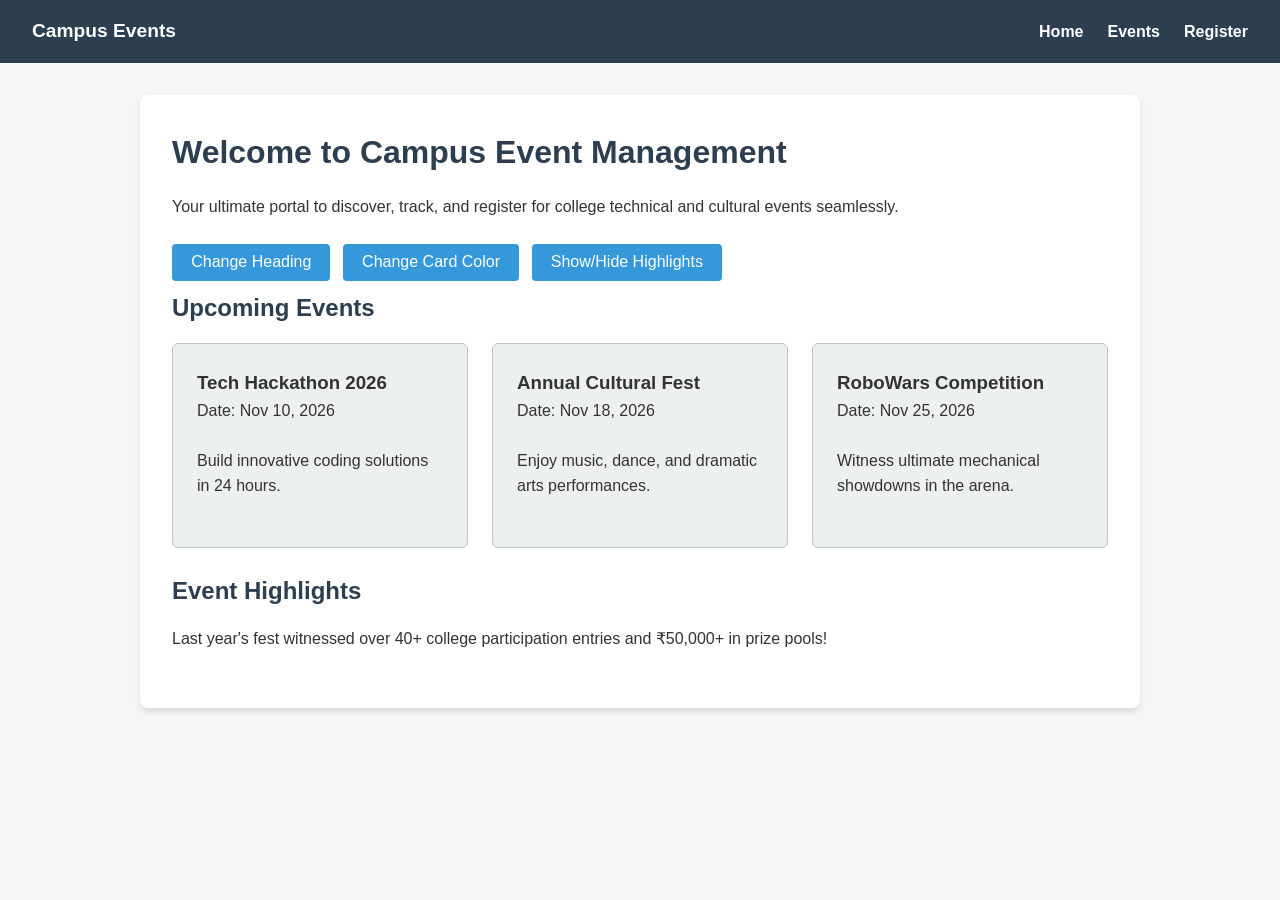
==== index.html @ 0021b933 "Add files via upload" ====
<!DOCTYPE html>
<html lang="en">
<head>
    <meta charset="UTF-8">
    <meta name="viewport" content="width=device-width, initial-scale=1.0">
    <title>Campus Event Management - Home</title>
    <link rel="stylesheet" href="style.css">
</head>
<body>

    <!-- Navigation Bar -->
    <nav>
        <div class="logo">Campus Events</div>
        <ul>
            <li><a href="index.html">Home</a></li>
            <li><a href="events.html">Events</a></li>
            <li><a href="register.html">Register</a></li>
        </ul>
    </nav>

    <div class="container">
        <h1 id="main-heading">Welcome to Campus Event Management</h1>
        <p>Your ultimate portal to discover, track, and register for college technical and cultural events seamlessly.</p>

        <!-- Interactive Buttons for Home Page -->
        <div class="button-group">
            <button onclick="changeHeading()">Change Heading</button>
            <button onclick="toggleCardColor()">Change Card Color</button>
            <button onclick="toggleHighlights()">Show/Hide Highlights</button>
        </div>

        <!-- Upcoming Event Cards -->
        <h2>Upcoming Events</h2>
        <div class="card-container">
            <div class="card event-card">
                <h3>Tech Hackathon 2026</h3>
                <p>Date: Nov 10, 2026</p>
                <p>Build innovative coding solutions in 24 hours.</p>
            </div>
            <div class="card event-card">
                <h3>Annual Cultural Fest</h3>
                <p>Date: Nov 18, 2026</p>
                <p>Enjoy music, dance, and dramatic arts performances.</p>
            </div>
            <div class="card event-card">
                <h3>RoboWars Competition</h3>
                <p>Date: Nov 25, 2026</p>
                <p>Witness ultimate mechanical showdowns in the arena.</p>
            </div>
        </div>

        <!-- Highlights Section to Show/Hide -->
        <div id="highlights-section">
            <h2>Event Highlights</h2>
            <p>Last year's fest witnessed over 40+ college participation entries and ₹50,000+ in prize pools!</p>
        </div>
    </div>

    <script src="script.js"></script>
</body>
</html>
---- style.css ----
* {
    margin: 0;
    padding: 0;
    box-sizing: border-box;
}

body {
    font-family: Arial, sans-serif;
    background-color: #f4f7f6;
    color: #333;
    line-height: 1.6;
}

/* Navigation Bar */
nav {
    background-color: #2c3e50;
    display: flex;
    justify-content: space-between;
    align-items: center;
    padding: 1rem 2rem;
}

nav .logo {
    color: #fff;
    font-weight: bold;
    font-size: 1.2rem;
}

nav ul {
    list-style: none;
    display: flex;
    gap: 1.5rem;
}

nav ul li a {
    color: #fff;
    text-decoration: none;
    font-weight: bold;
    transition: color 0.3s;
}

nav ul li a:hover {
    color: #3498db;
}

/* Main Container */
.container {
    max-width: 1000px;
    margin: 2rem auto;
    padding: 2rem;
    background: #fff;
    border-radius: 8px;
    box-shadow: 0 4px 6px rgba(0, 0, 0, 0.1);
}

h1, h2 {
    margin-bottom: 1rem;
    color: #2c3e50;
}

p {
    margin-bottom: 1.5rem;
}

/* Flexbox Cards Layout */
.card-container {
    display: flex;
    gap: 1.5rem;
    flex-wrap: wrap;
    margin-bottom: 1.5rem;
}

.card {
    background: #ecf0f1;
    border: 1px solid #bdc3c7;
    border-radius: 6px;
    padding: 1.5rem;
    flex: 1;
    min-width: 250px;
    transition: background-color 0.3s;
}

/* Buttons and Inputs */
button {
    background-color: #3498db;
    color: white;
    border: none;
    padding: 0.6rem 1.2rem;
    border-radius: 4px;
    cursor: pointer;
    font-size: 1rem;
    margin-right: 0.5rem;
    margin-bottom: 0.5rem;
    transition: background-color 0.3s;
}

button:hover {
    background-color: #2980b9;
}

input, select {
    padding: 0.6rem;
    margin-right: 0.5rem;
    margin-bottom: 1rem;
    border: 1px solid #bdc3c7;
    border-radius: 4px;
    width: 250px;
}

.error-msg {
    color: #e74c3c;
    font-size: 0.9rem;
    margin-top: -0.5rem;
    margin-bottom: 1rem;
}

.success-msg {
    color: #27ae60;
    font-weight: bold;
    margin-top: 1rem;
}

/* Footer */
footer {
    text-align: center;
    padding: 1rem;
    background-color: #2c3e50;
    color: white;
    position: fixed;
    bottom: 0;
    width: 100%;
}
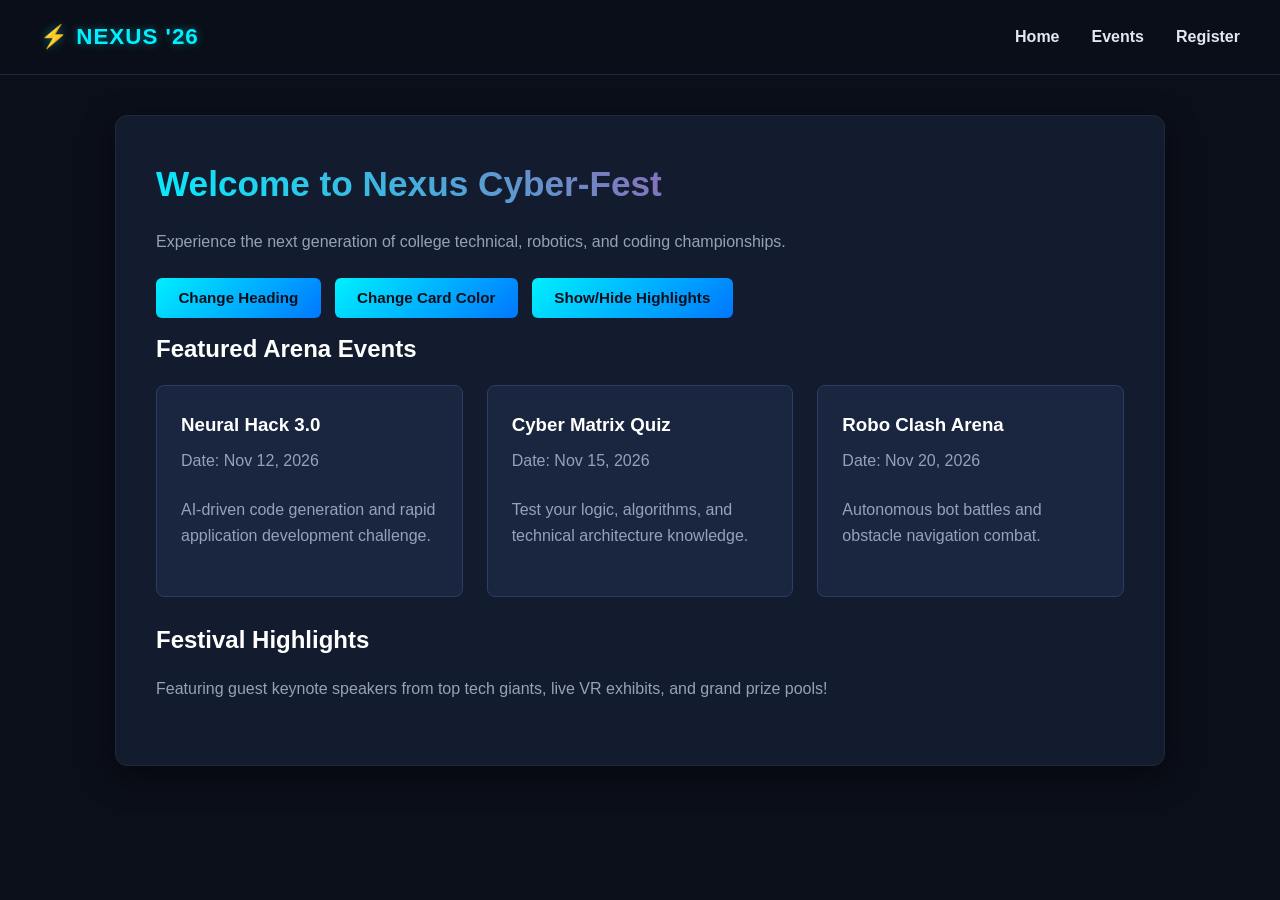
==== commit 3732e10e: "Add files via upload" ====
--- a/index.html
+++ b/index.html
@@ -3,14 +3,13 @@
 <head>
     <meta charset="UTF-8">
     <meta name="viewport" content="width=device-width, initial-scale=1.0">
-    <title>Campus Event Management - Home</title>
+    <title>Nexus '26 - Home</title>
     <link rel="stylesheet" href="style.css">
 </head>
 <body>
 
-    <!-- Navigation Bar -->
     <nav>
-        <div class="logo">Campus Events</div>
+        <div class="logo">⚡ NEXUS '26</div>
         <ul>
             <li><a href="index.html">Home</a></li>
             <li><a href="events.html">Events</a></li>
@@ -19,40 +18,37 @@
     </nav>
 
     <div class="container">
-        <h1 id="main-heading">Welcome to Campus Event Management</h1>
-        <p>Your ultimate portal to discover, track, and register for college technical and cultural events seamlessly.</p>
+        <h1 id="main-heading">Welcome to Nexus Cyber-Fest</h1>
+        <p>Experience the next generation of college technical, robotics, and coding championships.</p>
 
-        <!-- Interactive Buttons for Home Page -->
         <div class="button-group">
             <button onclick="changeHeading()">Change Heading</button>
             <button onclick="toggleCardColor()">Change Card Color</button>
             <button onclick="toggleHighlights()">Show/Hide Highlights</button>
         </div>
 
-        <!-- Upcoming Event Cards -->
-        <h2>Upcoming Events</h2>
+        <h2>Featured Arena Events</h2>
         <div class="card-container">
             <div class="card event-card">
-                <h3>Tech Hackathon 2026</h3>
-                <p>Date: Nov 10, 2026</p>
-                <p>Build innovative coding solutions in 24 hours.</p>
+                <h3>Neural Hack 3.0</h3>
+                <p>Date: Nov 12, 2026</p>
+                <p>AI-driven code generation and rapid application development challenge.</p>
             </div>
             <div class="card event-card">
-                <h3>Annual Cultural Fest</h3>
-                <p>Date: Nov 18, 2026</p>
-                <p>Enjoy music, dance, and dramatic arts performances.</p>
+                <h3>Cyber Matrix Quiz</h3>
+                <p>Date: Nov 15, 2026</p>
+                <p>Test your logic, algorithms, and technical architecture knowledge.</p>
             </div>
             <div class="card event-card">
-                <h3>RoboWars Competition</h3>
-                <p>Date: Nov 25, 2026</p>
-                <p>Witness ultimate mechanical showdowns in the arena.</p>
+                <h3>Robo Clash Arena</h3>
+                <p>Date: Nov 20, 2026</p>
+                <p>Autonomous bot battles and obstacle navigation combat.</p>
             </div>
         </div>
 
-        <!-- Highlights Section to Show/Hide -->
         <div id="highlights-section">
-            <h2>Event Highlights</h2>
-            <p>Last year's fest witnessed over 40+ college participation entries and ₹50,000+ in prize pools!</p>
+            <h2>Festival Highlights</h2>
+            <p>Featuring guest keynote speakers from top tech giants, live VR exhibits, and grand prize pools!</p>
         </div>
     </div>
 
--- a/style.css
+++ b/style.css
@@ -1,3 +1,12 @@
+:root {
+    --bg-color: #0b0f19;
+    --card-bg: #131c2e;
+    --text-color: #e2e8f0;
+    --accent-cyan: #00f0ff;
+    --accent-pink: #ff007f;
+    --border-color: #1e293b;
+}
+
 * {
     margin: 0;
     padding: 0;
@@ -5,64 +14,81 @@
 }
 
 body {
-    font-family: Arial, sans-serif;
-    background-color: #f4f7f6;
-    color: #333;
+    font-family: 'Segoe UI', Tahoma, Geneva, Verdana, sans-serif;
+    background-color: var(--bg-color);
+    color: var(--text-color);
     line-height: 1.6;
 }
 
-/* Navigation Bar */
+/* Futuristic Navigation Bar */
 nav {
-    background-color: #2c3e50;
+    background: rgba(11, 15, 25, 0.95);
+    backdrop-filter: blur(10px);
+    border-bottom: 1px solid var(--border-color);
     display: flex;
     justify-content: space-between;
     align-items: center;
-    padding: 1rem 2rem;
+    padding: 1.2rem 2.5rem;
+    position: sticky;
+    top: 0;
+    z-index: 100;
 }
 
 nav .logo {
-    color: #fff;
-    font-weight: bold;
-    font-size: 1.2rem;
+    color: var(--accent-cyan);
+    font-weight: 800;
+    font-size: 1.4rem;
+    letter-spacing: 1px;
+    text-shadow: 0 0 10px rgba(0, 240, 255, 0.4);
 }
 
 nav ul {
     list-style: none;
     display: flex;
-    gap: 1.5rem;
+    gap: 2rem;
 }
 
 nav ul li a {
-    color: #fff;
+    color: var(--text-color);
     text-decoration: none;
-    font-weight: bold;
+    font-weight: 600;
     transition: color 0.3s;
 }
 
 nav ul li a:hover {
-    color: #3498db;
+    color: var(--accent-cyan);
+    text-shadow: 0 0 8px rgba(0, 240, 255, 0.5);
 }
 
-/* Main Container */
+/* Main Container Layout */
 .container {
-    max-width: 1000px;
-    margin: 2rem auto;
-    padding: 2rem;
-    background: #fff;
-    border-radius: 8px;
-    box-shadow: 0 4px 6px rgba(0, 0, 0, 0.1);
+    max-width: 1050px;
+    margin: 2.5rem auto;
+    padding: 2.5rem;
+    background: var(--card-bg);
+    border: 1px solid var(--border-color);
+    border-radius: 12px;
+    box-shadow: 0 10px 30px rgba(0, 0, 0, 0.5);
 }
 
 h1, h2 {
+    color: #fff;
     margin-bottom: 1rem;
-    color: #2c3e50;
+}
+
+h1 {
+    font-size: 2.2rem;
+    background: linear-gradient(45deg, var(--accent-cyan), var(--accent-pink));
+    -webkit-background-clip: text;
+    -webkit-text-fill-color: transparent;
 }
 
 p {
     margin-bottom: 1.5rem;
+    color: #94a3b8;
 }
 
-/* Flexbox Cards Layout */
+/* Flexbox Cards */
 .card-container {
     display: flex;
     gap: 1.5rem;
@@ -71,62 +97,70 @@
 }
 
 .card {
-    background: #ecf0f1;
-    border: 1px solid #bdc3c7;
-    border-radius: 6px;
+    background: #1a263f;
+    border: 1px solid #2a3d66;
+    border-radius: 8px;
     padding: 1.5rem;
     flex: 1;
-    min-width: 250px;
-    transition: background-color 0.3s;
+    min-width: 260px;
+    transition: transform 0.3s, border-color 0.3s, background-color 0.3s;
 }
 
-/* Buttons and Inputs */
+.card:hover {
+    transform: translateY(-4px);
+    border-color: var(--accent-cyan);
+}
+
+.card h3 {
+    color: #fff;
+    margin-bottom: 0.5rem;
+}
+
+/* Interactive Buttons and Inputs */
 button {
-    background-color: #3498db;
-    color: white;
+    background: linear-gradient(135deg, var(--accent-cyan), #0077ff);
+    color: #0b0f19;
     border: none;
-    padding: 0.6rem 1.2rem;
-    border-radius: 4px;
+    padding: 0.7rem 1.4rem;
+    border-radius: 6px;
     cursor: pointer;
-    font-size: 1rem;
-    margin-right: 0.5rem;
-    margin-bottom: 0.5rem;
-    transition: background-color 0.3s;
+    font-weight: 700;
+    font-size: 0.95rem;
+    margin-right: 0.6rem;
+    margin-bottom: 0.8rem;
+    transition: opacity 0.3s, transform 0.2s;
 }
 
 button:hover {
-    background-color: #2980b9;
+    opacity: 0.9;
+    transform: scale(1.02);
 }
 
 input, select {
-    padding: 0.6rem;
+    background: #0b0f19;
+    color: #fff;
+    padding: 0.7rem;
     margin-right: 0.5rem;
     margin-bottom: 1rem;
-    border: 1px solid #bdc3c7;
-    border-radius: 4px;
-    width: 250px;
+    border: 1px solid #2a3d66;
+    border-radius: 6px;
+    width: 280px;
+}
+
+input:focus, select:focus {
+    outline: none;
+    border-color: var(--accent-cyan);
 }
 
 .error-msg {
-    color: #e74c3c;
+    color: #ff4d4d;
     font-size: 0.9rem;
     margin-top: -0.5rem;
     margin-bottom: 1rem;
 }
 
 .success-msg {
-    color: #27ae60;
+    color: #00ffaa;
     font-weight: bold;
     margin-top: 1rem;
-}
-
-/* Footer */
-footer {
-    text-align: center;
-    padding: 1rem;
-    background-color: #2c3e50;
-    color: white;
-    position: fixed;
-    bottom: 0;
-    width: 100%;
 }
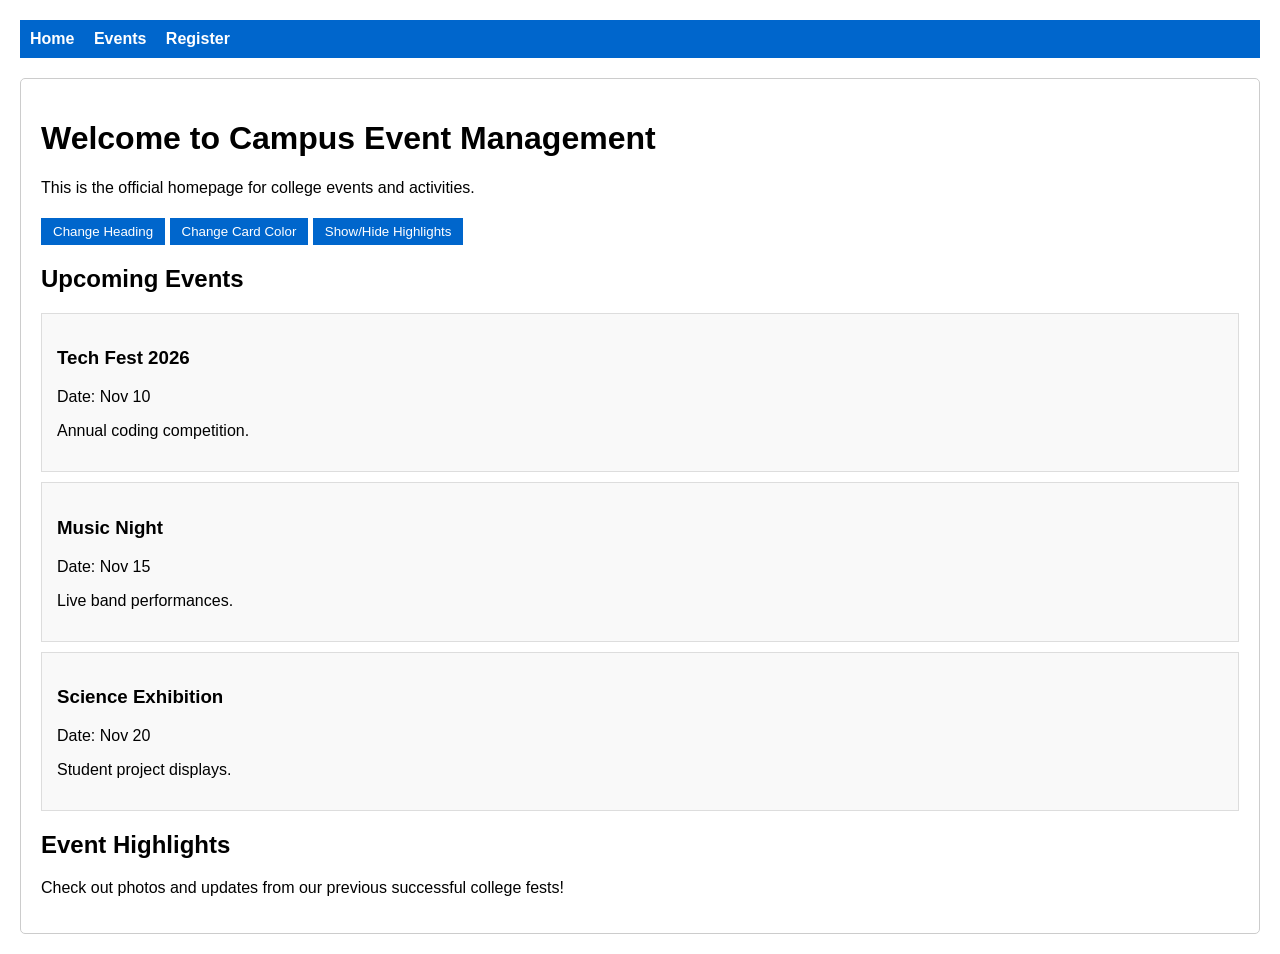
==== commit fc05677a: "Add files via upload" ====
--- a/index.html
+++ b/index.html
@@ -1,54 +1,45 @@
 <!DOCTYPE html>
-<html lang="en">
+<html>
 <head>
-    <meta charset="UTF-8">
-    <meta name="viewport" content="width=device-width, initial-scale=1.0">
-    <title>Nexus '26 - Home</title>
+    <title>Campus Event Management</title>
     <link rel="stylesheet" href="style.css">
 </head>
 <body>
 
     <nav>
-        <div class="logo">⚡ NEXUS '26</div>
-        <ul>
-            <li><a href="index.html">Home</a></li>
-            <li><a href="events.html">Events</a></li>
-            <li><a href="register.html">Register</a></li>
-        </ul>
+        <a href="index.html">Home</a>
+        <a href="events.html">Events</a>
+        <a href="register.html">Register</a>
     </nav>
 
     <div class="container">
-        <h1 id="main-heading">Welcome to Nexus Cyber-Fest</h1>
-        <p>Experience the next generation of college technical, robotics, and coding championships.</p>
+        <h1 id="main-heading">Welcome to Campus Event Management</h1>
+        <p>This is the official homepage for college events and activities.</p>
 
-        <div class="button-group">
-            <button onclick="changeHeading()">Change Heading</button>
-            <button onclick="toggleCardColor()">Change Card Color</button>
-            <button onclick="toggleHighlights()">Show/Hide Highlights</button>
+        <button onclick="changeHeading()">Change Heading</button>
+        <button onclick="toggleCardColor()">Change Card Color</button>
+        <button onclick="toggleHighlights()">Show/Hide Highlights</button>
+
+        <h2>Upcoming Events</h2>
+        <div class="card event-card">
+            <h3>Tech Fest 2026</h3>
+            <p>Date: Nov 10</p>
+            <p>Annual coding competition.</p>
         </div>
-
-        <h2>Featured Arena Events</h2>
-        <div class="card-container">
-            <div class="card event-card">
-                <h3>Neural Hack 3.0</h3>
-                <p>Date: Nov 12, 2026</p>
-                <p>AI-driven code generation and rapid application development challenge.</p>
-            </div>
-            <div class="card event-card">
-                <h3>Cyber Matrix Quiz</h3>
-                <p>Date: Nov 15, 2026</p>
-                <p>Test your logic, algorithms, and technical architecture knowledge.</p>
-            </div>
-            <div class="card event-card">
-                <h3>Robo Clash Arena</h3>
-                <p>Date: Nov 20, 2026</p>
-                <p>Autonomous bot battles and obstacle navigation combat.</p>
-            </div>
+        <div class="card event-card">
+            <h3>Music Night</h3>
+            <p>Date: Nov 15</p>
+            <p>Live band performances.</p>
+        </div>
+        <div class="card event-card">
+            <h3>Science Exhibition</h3>
+            <p>Date: Nov 20</p>
+            <p>Student project displays.</p>
         </div>
 
         <div id="highlights-section">
-            <h2>Festival Highlights</h2>
-            <p>Featuring guest keynote speakers from top tech giants, live VR exhibits, and grand prize pools!</p>
+            <h2>Event Highlights</h2>
+            <p>Check out photos and updates from our previous successful college fests!</p>
         </div>
     </div>
 
--- a/style.css
+++ b/style.css
@@ -1,166 +1,64 @@
-:root {
-    --bg-color: #0b0f19;
-    --card-bg: #131c2e;
-    --text-color: #e2e8f0;
-    --accent-cyan: #00f0ff;
-    --accent-pink: #ff007f;
-    --border-color: #1e293b;
+body {
+    font-family: Arial, sans-serif;
+    background-color: #ffffff;
+    color: #000000;
+    margin: 20px;
 }
 
-* {
-    margin: 0;
-    padding: 0;
-    box-sizing: border-box;
+nav {
+    background-color: #0066cc;
+    padding: 10px;
+    margin-bottom: 20px;
 }
 
-body {
-    font-family: 'Segoe UI', Tahoma, Geneva, Verdana, sans-serif;
-    background-color: var(--bg-color);
-    color: var(--text-color);
-    line-height: 1.6;
+nav a {
+    color: white;
+    text-decoration: none;
+    font-weight: bold;
+    margin-right: 15px;
 }
 
-/* Futuristic Navigation Bar */
-nav {
-    background: rgba(11, 15, 25, 0.95);
-    backdrop-filter: blur(10px);
-    border-bottom: 1px solid var(--border-color);
-    display: flex;
-    justify-content: space-between;
-    align-items: center;
-    padding: 1.2rem 2.5rem;
-    position: sticky;
-    top: 0;
-    z-index: 100;
+nav a:hover {
+    text-decoration: underline;
 }
 
-nav .logo {
-    color: var(--accent-cyan);
-    font-weight: 800;
-    font-size: 1.4rem;
-    letter-spacing: 1px;
-    text-shadow: 0 0 10px rgba(0, 240, 255, 0.4);
-}
-
-nav ul {
-    list-style: none;
-    display: flex;
-    gap: 2rem;
-}
-
-nav ul li a {
-    color: var(--text-color);
-    text-decoration: none;
-    font-weight: 600;
-    transition: color 0.3s;
-}
-
-nav ul li a:hover {
-    color: var(--accent-cyan);
-    text-shadow: 0 0 8px rgba(0, 240, 255, 0.5);
-}
-
-/* Main Container Layout */
 .container {
-    max-width: 1050px;
-    margin: 2.5rem auto;
-    padding: 2.5rem;
-    background: var(--card-bg);
-    border: 1px solid var(--border-color);
-    border-radius: 12px;
-    box-shadow: 0 10px 30px rgba(0, 0, 0, 0.5);
-}
-
-h1, h2 {
-    color: #fff;
-    margin-bottom: 1rem;
-}
-
-h1 {
-    font-size: 2.2rem;
-    background: linear-gradient(45deg, var(--accent-cyan), var(--accent-pink));
-    -webkit-background-clip: text;
-    -webkit-text-fill-color: transparent;
-}
-
-p {
-    margin-bottom: 1.5rem;
-    color: #94a3b8;
-}
-
-/* Flexbox Cards */
-.card-container {
-    display: flex;
-    gap: 1.5rem;
-    flex-wrap: wrap;
-    margin-bottom: 1.5rem;
+    border: 1px solid #ccc;
+    padding: 20px;
+    margin-bottom: 20px;
+    border-radius: 5px;
 }
 
 .card {
-    background: #1a263f;
-    border: 1px solid #2a3d66;
-    border-radius: 8px;
-    padding: 1.5rem;
-    flex: 1;
-    min-width: 260px;
-    transition: transform 0.3s, border-color 0.3s, background-color 0.3s;
+    background-color: #f9f9f9;
+    border: 1px solid #ddd;
+    padding: 15px;
+    margin-bottom: 10px;
 }
 
-.card:hover {
-    transform: translateY(-4px);
-    border-color: var(--accent-cyan);
+input, select {
+    padding: 5px;
+    margin: 5px 0;
+    display: block;
 }
 
-.card h3 {
-    color: #fff;
-    margin-bottom: 0.5rem;
-}
-
-/* Interactive Buttons and Inputs */
 button {
-    background: linear-gradient(135deg, var(--accent-cyan), #0077ff);
-    color: #0b0f19;
+    padding: 6px 12px;
+    background-color: #0066cc;
+    color: white;
     border: none;
-    padding: 0.7rem 1.4rem;
-    border-radius: 6px;
     cursor: pointer;
-    font-weight: 700;
-    font-size: 0.95rem;
-    margin-right: 0.6rem;
-    margin-bottom: 0.8rem;
-    transition: opacity 0.3s, transform 0.2s;
+    margin-top: 5px;
 }
 
 button:hover {
-    opacity: 0.9;
-    transform: scale(1.02);
-}
-
-input, select {
-    background: #0b0f19;
-    color: #fff;
-    padding: 0.7rem;
-    margin-right: 0.5rem;
-    margin-bottom: 1rem;
-    border: 1px solid #2a3d66;
-    border-radius: 6px;
-    width: 280px;
-}
-
-input:focus, select:focus {
-    outline: none;
-    border-color: var(--accent-cyan);
+    background-color: #004b99;
 }
 
 .error-msg {
-    color: #ff4d4d;
-    font-size: 0.9rem;
-    margin-top: -0.5rem;
-    margin-bottom: 1rem;
+    color: red;
 }
 
 .success-msg {
-    color: #00ffaa;
-    font-weight: bold;
-    margin-top: 1rem;
+    color: green;
 }
